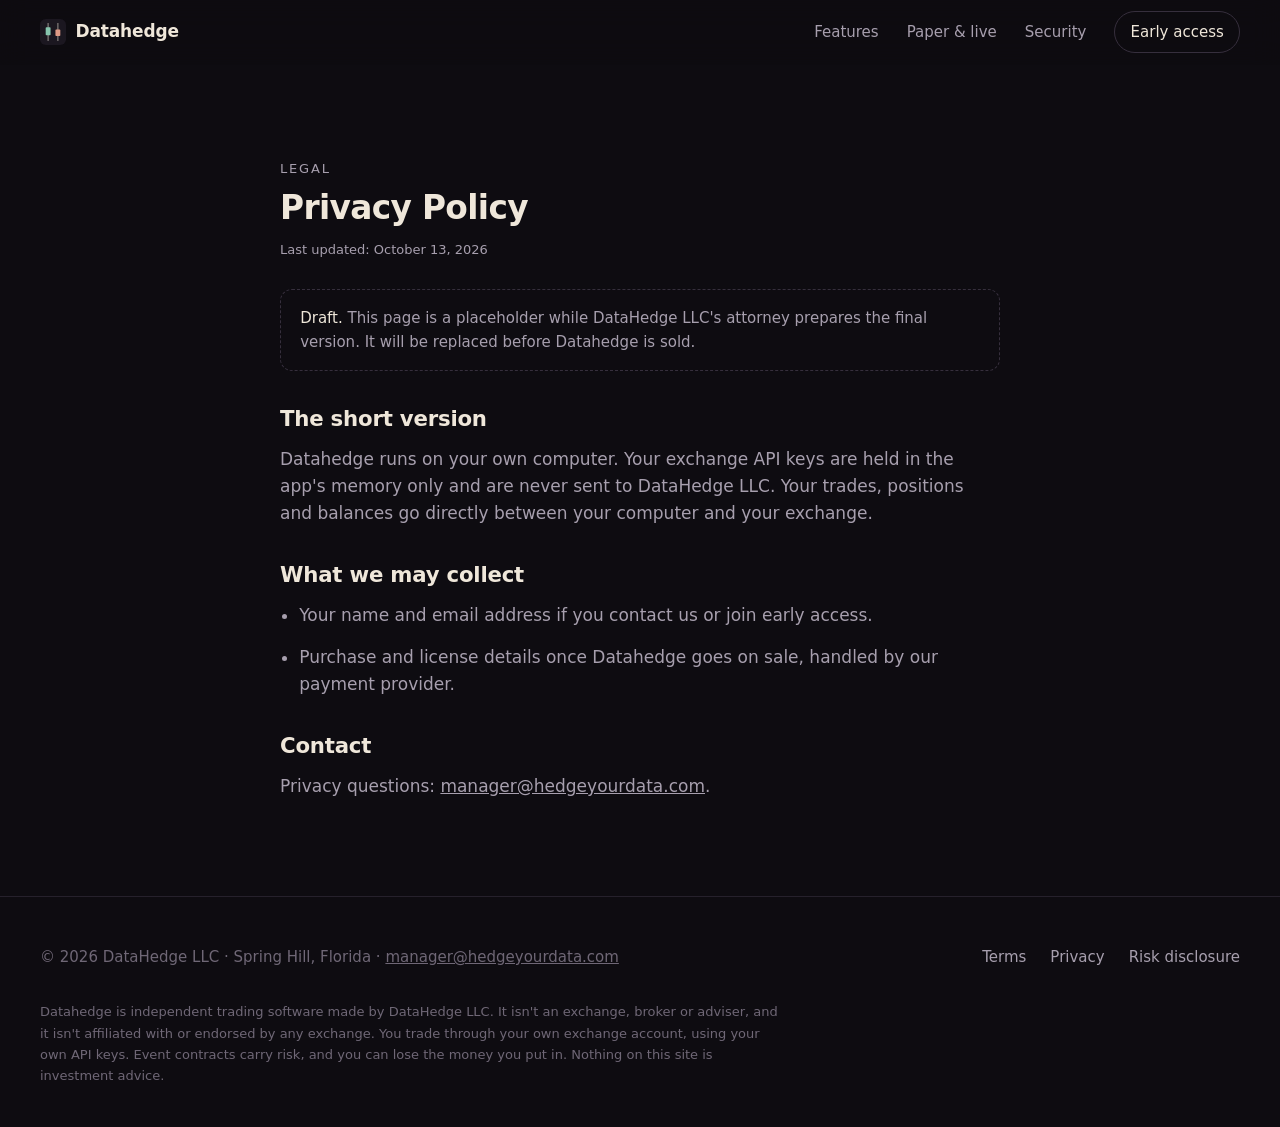
==== privacy.html @ a15c3735 "Datahedge company site: home with live position/stop/target screenshot, draft legal pages" ====
<!doctype html>
<html lang="en">
<head>
<meta charset="utf-8">
<meta name="viewport" content="width=device-width, initial-scale=1">
<title>Privacy Policy — Datahedge</title>
<meta name="description" content="How Datahedge and DataHedge LLC handle your information.">
<meta property="og:title" content="Privacy Policy — Datahedge">
<meta property="og:description" content="How Datahedge and DataHedge LLC handle your information.">
<meta property="og:image" content="assets/app-1440.webp">
<meta name="theme-color" content="#0e0c11">
<link rel="icon" type="image/png" href="assets/favicon.png">
<link rel="preconnect" href="https://api.fontshare.com">
<link href="https://api.fontshare.com/v2/css?f[]=general-sans@400,500,600&display=swap" rel="stylesheet">
<link rel="preconnect" href="https://fonts.googleapis.com">
<link rel="preconnect" href="https://fonts.gstatic.com" crossorigin>
<link href="https://fonts.googleapis.com/css2?family=JetBrains+Mono:wght@400;500&display=swap" rel="stylesheet">
<link rel="stylesheet" href="style.css">
</head>
<body>
<header class="top" id="top">
  <div class="wrap">
    <a class="brand" href="index.html" aria-label="Datahedge home"><svg viewBox="0 0 32 32" fill="none" aria-hidden="true"><rect width="32" height="32" rx="7" fill="#1b1720"/><path d="M10 5v22M22 5v22" stroke="#efe7da" stroke-width="1.6" opacity=".45"/><rect x="7" y="10" width="6" height="10" rx="1" fill="#86c5ae"/><rect x="19" y="13" width="6" height="8" rx="1" fill="#e09a86"/></svg><span>Datahedge</span></a>
    <nav class="nav" aria-label="Main">
      <a href="index.html#features">Features</a>
      <a href="index.html#modes">Paper &amp; live</a>
      <a href="index.html#security">Security</a>
      <a class="btn" href="mailto:manager@hedgeyourdata.com?subject=Datahedge%20early%20access">Early access</a>
    </nav>
  </div>
</header>
<main class="doc"><div class="wrap">
<p class="eyebrow">Legal</p>
<h1>Privacy Policy</h1>
<p class="small" style="text-align:left">Last updated: October 13, 2026</p>
<div class="note"><strong>Draft.</strong> This page is a placeholder while DataHedge LLC's attorney prepares the final version. It will be replaced before Datahedge is sold.</div>

<h2>The short version</h2><p>Datahedge runs on your own computer. Your exchange API keys are held in the app's memory only and are never sent to DataHedge LLC. Your trades, positions and balances go directly between your computer and your exchange.</p>
<h2>What we may collect</h2><ul><li>Your name and email address if you contact us or join early access.</li><li>Purchase and license details once Datahedge goes on sale, handled by our payment provider.</li></ul>
<h2>Contact</h2><p>Privacy questions: <a href="mailto:manager@hedgeyourdata.com">manager@hedgeyourdata.com</a>.</p>
</div></main>
<footer>
  <div class="wrap">
    <div class="foot">
      <div>&copy; 2026 DataHedge LLC &middot; Spring Hill, Florida &middot; <a href="mailto:manager@hedgeyourdata.com">manager@hedgeyourdata.com</a></div>
      <nav aria-label="Legal">
        <a href="terms.html">Terms</a>
        <a href="privacy.html">Privacy</a>
        <a href="risk.html">Risk disclosure</a>
      </nav>
    </div>
    <p class="disc">Datahedge is independent trading software made by DataHedge LLC. It isn't an exchange, broker or adviser, and it isn't affiliated with or endorsed by any exchange. You trade through your own exchange account, using your own API keys. Event contracts carry risk, and you can lose the money you put in. Nothing on this site is investment advice.</p>
  </div>
</footer>
<script>
const t=document.getElementById('top');addEventListener('scroll',()=>t.classList.toggle('scrolled',scrollY>8),{passive:true});
const io=new IntersectionObserver(es=>es.forEach(e=>{if(e.isIntersecting){e.target.classList.add('in');io.unobserve(e.target)}}),{rootMargin:'0px 0px -8% 0px'});
document.querySelectorAll('.rv').forEach(el=>io.observe(el));
</script>
</body>
</html>
---- style.css ----
:root {
  --bg: #0e0c11; --bg2: #141118; --panel: #1b1720; --line: #26212c; --line2: #362f3d;
  --text: #efe7da; --muted: #a79fae; --faint: #6f6776;
  --mint: #86c5ae; --coral: #e09a86; --lav: #bfa6e3; --live: #7fcca0;
  --font-body: 'General Sans', 'Inter', system-ui, sans-serif;
  --font-mono: 'JetBrains Mono', ui-monospace, monospace;
  --text-xs: clamp(.75rem, .72rem + .15vw, .8125rem);
  --text-sm: clamp(.875rem, .85rem + .12vw, .9375rem);
  --text-base: clamp(1rem, .97rem + .15vw, 1.0625rem);
  --text-lg: clamp(1.125rem, 1.05rem + .35vw, 1.375rem);
  --text-xl: clamp(1.5rem, 1.25rem + 1vw, 2.25rem);
  --text-hero: clamp(2.5rem, 1.6rem + 4vw, 5rem);
  --wrap: 1200px; --r: 14px;
  --ease: cubic-bezier(.16, 1, .3, 1);
}
* { box-sizing: border-box; margin: 0; padding: 0; }
html { -webkit-text-size-adjust: 100%; scroll-behavior: smooth; }
body { background: var(--bg); color: var(--text); font-family: var(--font-body); font-size: var(--text-base);
  line-height: 1.6; -webkit-font-smoothing: antialiased; }
img { display: block; max-width: 100%; height: auto; }
a { color: inherit; }
:focus-visible { outline: 2px solid var(--lav); outline-offset: 3px; border-radius: 4px; }
.wrap { width: min(var(--wrap), 100% - 2.5rem); margin-inline: auto; }
.mono { font-family: var(--font-mono); }

/* header */
.top { position: sticky; top: 0; z-index: 20; background: rgba(14, 12, 17, .82); backdrop-filter: blur(14px);
  border-bottom: 1px solid transparent; transition: border-color .3s var(--ease); }
.top.scrolled { border-bottom-color: var(--line); }
.top .wrap { display: flex; align-items: center; justify-content: space-between; height: 64px; }
.brand { display: inline-flex; align-items: center; gap: .6rem; text-decoration: none; font-weight: 600; letter-spacing: -.01em; font-size: 1.0625rem; }
.brand svg { width: 26px; height: 26px; }
.nav { display: flex; align-items: center; gap: 1.75rem; font-size: var(--text-sm); }
.nav a { text-decoration: none; color: var(--muted); transition: color .2s; }
.nav a:hover { color: var(--text); }
.btn { display: inline-flex; align-items: center; gap: .5rem; padding: .7rem 1.15rem; border-radius: 999px; font-size: var(--text-sm);
  font-weight: 500; text-decoration: none; border: 1px solid var(--line2); color: var(--text); transition: background .2s, border-color .2s, transform .2s var(--ease); }
.btn:hover { border-color: var(--muted); }
.btn.primary { background: var(--text); color: var(--bg); border-color: var(--text); }
.btn.primary:hover { background: #fff; transform: translateY(-1px); }
.nav .btn { padding: .5rem .95rem; color: var(--text); }

/* hero */
.hero { padding: clamp(4rem, 9vw, 7.5rem) 0 clamp(2.5rem, 5vw, 4rem); text-align: center; position: relative; overflow: hidden; }
.hero::before { content: ""; position: absolute; inset: -20% -10% auto; height: 620px; pointer-events: none;
  background: radial-gradient(40% 50% at 30% 40%, rgba(134, 197, 174, .10), transparent 70%),
              radial-gradient(35% 45% at 72% 35%, rgba(191, 166, 227, .10), transparent 70%); }
.pill { display: inline-flex; align-items: center; gap: .55rem; font-size: var(--text-xs); color: var(--muted);
  border: 1px solid var(--line2); border-radius: 999px; padding: .35rem .8rem; margin-bottom: 1.75rem; position: relative; }
.pill i { width: 7px; height: 7px; border-radius: 50%; background: var(--lav); box-shadow: 0 0 0 3px rgba(191, 166, 227, .18); }
h1 { font-size: var(--text-hero); line-height: 1.02; letter-spacing: -.035em; font-weight: 600; max-width: 15ch; margin: 0 auto; position: relative; }
h1 em { font-style: normal; color: var(--mint); }
.lede { color: var(--muted); max-width: 58ch; margin: 1.5rem auto 0; font-size: var(--text-lg); line-height: 1.5; position: relative; }
.cta { display: flex; justify-content: center; gap: .75rem; flex-wrap: wrap; margin-top: 2.25rem; position: relative; }
.small { font-size: var(--text-xs); color: var(--faint); margin-top: 1rem; position: relative; }

.shot { margin-top: clamp(3rem, 6vw, 4.5rem); position: relative; }
.frame { border-radius: 16px; padding: 6px; background: linear-gradient(180deg, var(--line2), var(--line));
  box-shadow: 0 40px 120px -40px rgba(0, 0, 0, .8), 0 0 0 1px rgba(191, 166, 227, .12); }
.frame img { border-radius: 11px; width: 100%; }
.cap { display: flex; justify-content: center; gap: 1.5rem; flex-wrap: wrap; margin-top: 1.1rem; font-size: var(--text-xs); color: var(--faint); }
.cap span { display: inline-flex; align-items: center; gap: .45rem; }
.cap b { width: 8px; height: 8px; border-radius: 2px; display: inline-block; }

/* sections */
section { padding: clamp(4rem, 8vw, 7rem) 0; }
.eyebrow { font-size: var(--text-xs); text-transform: uppercase; letter-spacing: .14em; color: var(--lav); font-weight: 500; }
h2 { font-size: var(--text-xl); line-height: 1.15; letter-spacing: -.025em; font-weight: 600; margin-top: .75rem; max-width: 22ch; }
.sub { color: var(--muted); max-width: 56ch; margin-top: 1rem; }

.split { display: grid; grid-template-columns: 1.05fr 1fr; gap: clamp(2rem, 5vw, 5rem); align-items: center; }
.split.rev .media { order: -1; }
.media { border-radius: var(--r); overflow: hidden; border: 1px solid var(--line); background: var(--bg2); }
.media img { width: 100%; }
.list { list-style: none; margin-top: 1.75rem; display: grid; gap: 1.1rem; }
.list li { display: grid; grid-template-columns: 22px 1fr; gap: .8rem; color: var(--muted); }
.list li strong { color: var(--text); font-weight: 500; display: block; }
.list svg { margin-top: .3rem; }

.grid3 { display: grid; grid-template-columns: repeat(3, 1fr); gap: 1px; background: var(--line); border: 1px solid var(--line);
  border-radius: var(--r); overflow: hidden; margin-top: 3rem; }
.card { background: var(--bg); padding: clamp(1.5rem, 3vw, 2.25rem); }
.card h3 { font-size: var(--text-lg); font-weight: 600; letter-spacing: -.01em; margin: 1rem 0 .5rem; }
.card p { color: var(--muted); font-size: var(--text-sm); line-height: 1.6; }
.ico { width: 38px; height: 38px; border-radius: 10px; display: grid; place-items: center; background: var(--panel); border: 1px solid var(--line2); }

.modes { display: grid; grid-template-columns: 1fr 1fr; gap: 1rem; margin-top: 2rem; }
.mode { border-radius: var(--r); padding: 1.5rem; background: var(--bg2); position: relative; }
.mode.paper { box-shadow: inset 0 0 0 2px rgba(191, 166, 227, .55); }
.mode.live { box-shadow: inset 0 0 0 2px rgba(127, 204, 160, .55); }
.mode .tag { font-family: var(--font-mono); font-size: var(--text-xs); letter-spacing: .1em; }
.mode.paper .tag { color: var(--lav); } .mode.live .tag { color: var(--live); }
.mode p { color: var(--muted); font-size: var(--text-sm); margin-top: .5rem; }

.band { background: var(--bg2); border-block: 1px solid var(--line); }
.final { text-align: center; }
.final h2 { margin-inline: auto; }
.final .sub { margin-inline: auto; }

/* legal pages */
.doc { padding: clamp(3rem, 7vw, 5rem) 0 clamp(4rem, 8vw, 6rem); }
.doc .wrap { max-width: 720px; }
.doc h1 { font-size: var(--text-xl); text-align: left; margin: .75rem 0 0; max-width: none; letter-spacing: -.02em; }
.doc h2 { font-size: var(--text-lg); margin-top: 2.25rem; max-width: none; letter-spacing: -.01em; }
.doc p, .doc li { color: var(--muted); margin-top: .9rem; }
.doc ul { padding-left: 1.2rem; }
.note { border: 1px dashed var(--line2); border-radius: 12px; padding: 1rem 1.2rem; margin-top: 1.75rem; color: var(--muted); font-size: var(--text-sm); }
.note strong { color: var(--text); font-weight: 500; }

/* footer */
footer { border-top: 1px solid var(--line); padding: 3rem 0 2.5rem; font-size: var(--text-sm); color: var(--faint); }
.foot { display: flex; justify-content: space-between; gap: 2rem; flex-wrap: wrap; }
.foot nav { display: flex; gap: 1.5rem; flex-wrap: wrap; }
.foot nav a { text-decoration: none; color: var(--muted); }
.foot nav a:hover { color: var(--text); }
.disc { margin-top: 2rem; font-size: var(--text-xs); line-height: 1.65; max-width: 90ch; }

/* reveal */
.rv { opacity: 0; transform: translateY(14px); transition: opacity .8s var(--ease), transform .8s var(--ease); }
.rv.in { opacity: 1; transform: none; }
@media (prefers-reduced-motion: reduce) { .rv { opacity: 1; transform: none; transition: none; } html { scroll-behavior: auto; } }

@media (max-width: 900px) {
  .split, .modes { grid-template-columns: 1fr; }
  .split.rev .media { order: 0; }
  .grid3 { grid-template-columns: 1fr; }
}
@media (max-width: 640px) {
  .nav a:not(.btn) { display: none; }
  .cap { gap: .9rem; }
}

/* security diagram */
.flow { display: grid; gap: 0; justify-items: center; padding: clamp(1.5rem, 3vw, 2.5rem); border: 1px solid var(--line); border-radius: var(--r); background: var(--bg2); }
.node { width: 100%; max-width: 360px; border: 1px solid var(--line2); border-radius: 12px; padding: 1.1rem 1.25rem; background: var(--bg); display: grid; gap: .2rem; }
.node:first-child { box-shadow: inset 0 0 0 1px rgba(191, 166, 227, .35); }
.node .k { font-size: var(--text-xs); letter-spacing: .12em; color: var(--faint); }
.node strong { font-weight: 600; font-size: var(--text-lg); }
.node .f { font-size: var(--text-xs); color: var(--muted); }
.wire { display: grid; justify-items: center; gap: .35rem; padding: .5rem 0; }
.wire span { width: 1px; height: 18px; background: linear-gradient(var(--mint), transparent); }
.wire span:last-child { background: linear-gradient(transparent, var(--mint)); }
.wire em { font-style: normal; font-size: var(--text-xs); color: var(--mint); }
.none { margin-top: 1.25rem; display: inline-flex; align-items: center; gap: .5rem; font-size: var(--text-xs); color: var(--muted); }
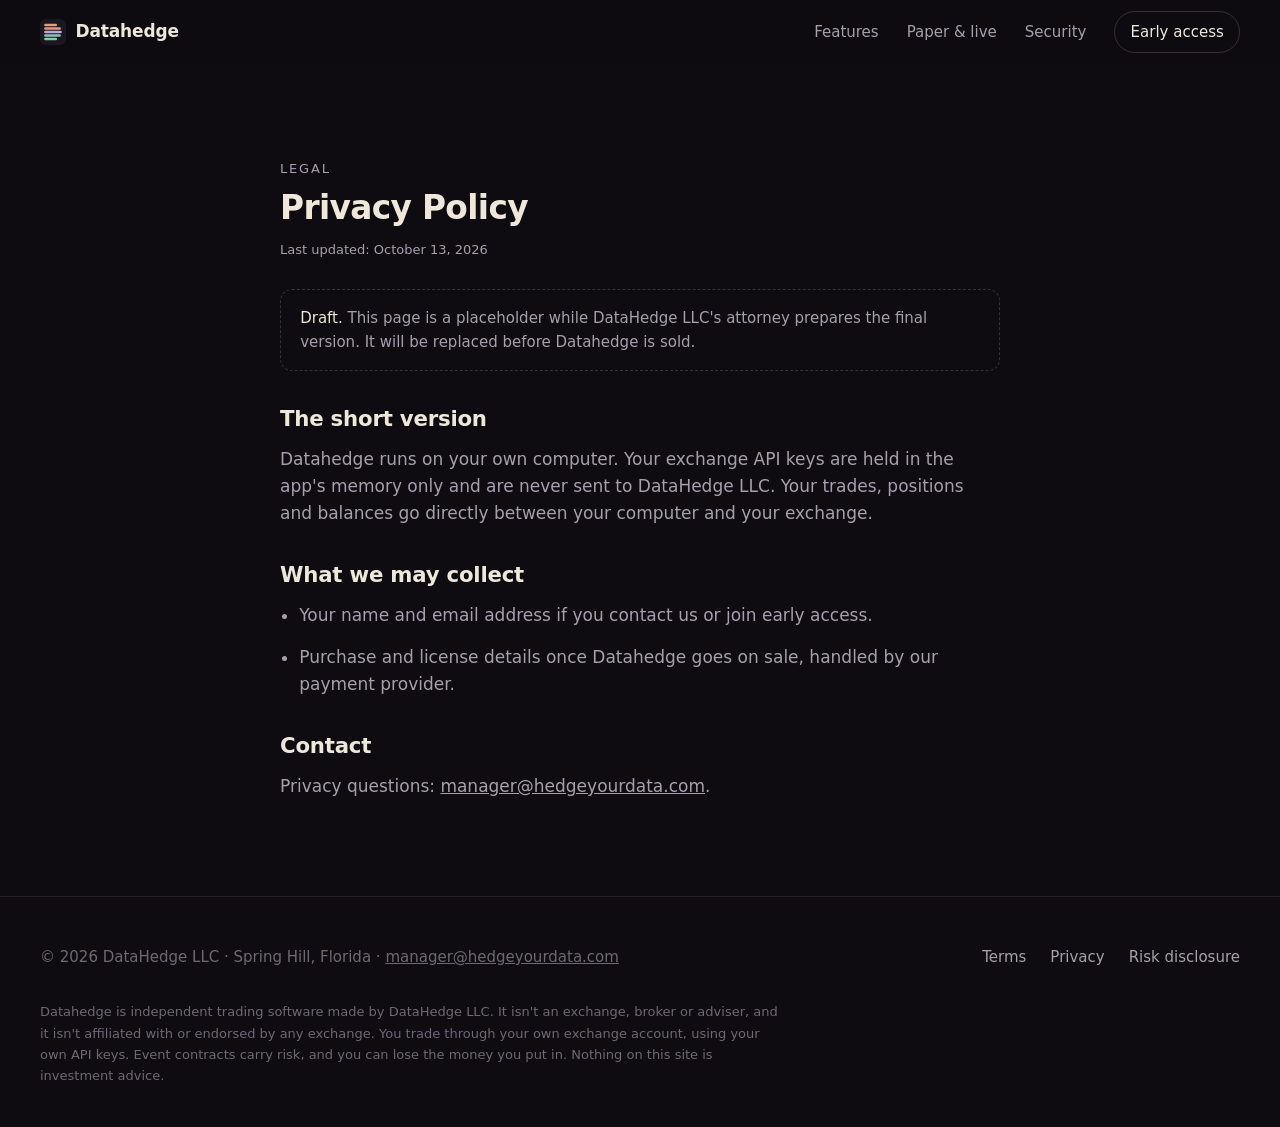
==== commit f871f1b3: "New Datahedge logo and tab icon (order-book D)" ====
--- a/privacy.html
+++ b/privacy.html
@@ -9,7 +9,9 @@
 <meta property="og:description" content="How Datahedge and DataHedge LLC handle your information.">
 <meta property="og:image" content="assets/app-1440.webp">
 <meta name="theme-color" content="#0e0c11">
+<link rel="icon" type="image/svg+xml" href="assets/favicon.svg">
 <link rel="icon" type="image/png" href="assets/favicon.png">
+<link rel="apple-touch-icon" href="assets/apple-touch-icon.png">
 <link rel="preconnect" href="https://api.fontshare.com">
 <link href="https://api.fontshare.com/v2/css?f[]=general-sans@400,500,600&display=swap" rel="stylesheet">
 <link rel="preconnect" href="https://fonts.googleapis.com">
@@ -20,7 +22,7 @@
 <body>
 <header class="top" id="top">
   <div class="wrap">
-    <a class="brand" href="index.html" aria-label="Datahedge home"><svg viewBox="0 0 32 32" fill="none" aria-hidden="true"><rect width="32" height="32" rx="7" fill="#1b1720"/><path d="M10 5v22M22 5v22" stroke="#efe7da" stroke-width="1.6" opacity=".45"/><rect x="7" y="10" width="6" height="10" rx="1" fill="#86c5ae"/><rect x="19" y="13" width="6" height="8" rx="1" fill="#e09a86"/></svg><span>Datahedge</span></a>
+    <a class="brand" href="index.html" aria-label="Datahedge home"><svg viewBox="0 0 100 100" fill="none" aria-hidden="true"><rect width="100" height="100" rx="22" fill="#1b1720"/><g transform="translate(0 0) scale(1)"><rect x="16" y="17.90" width="49.60" height="9.79" rx="4.90" fill="#e09a86"/><rect x="16" y="31.50" width="64.16" height="9.79" rx="4.90" fill="#e09a86"/><rect x="16" y="45.10" width="68.00" height="9.79" rx="4.90" fill="#bfa6e3"/><rect x="16" y="58.70" width="64.16" height="9.79" rx="4.90" fill="#86c5ae"/><rect x="16" y="72.30" width="49.60" height="9.79" rx="4.90" fill="#86c5ae"/></g></svg><span>Datahedge</span></a>
     <nav class="nav" aria-label="Main">
       <a href="index.html#features">Features</a>
       <a href="index.html#modes">Paper &amp; live</a>
